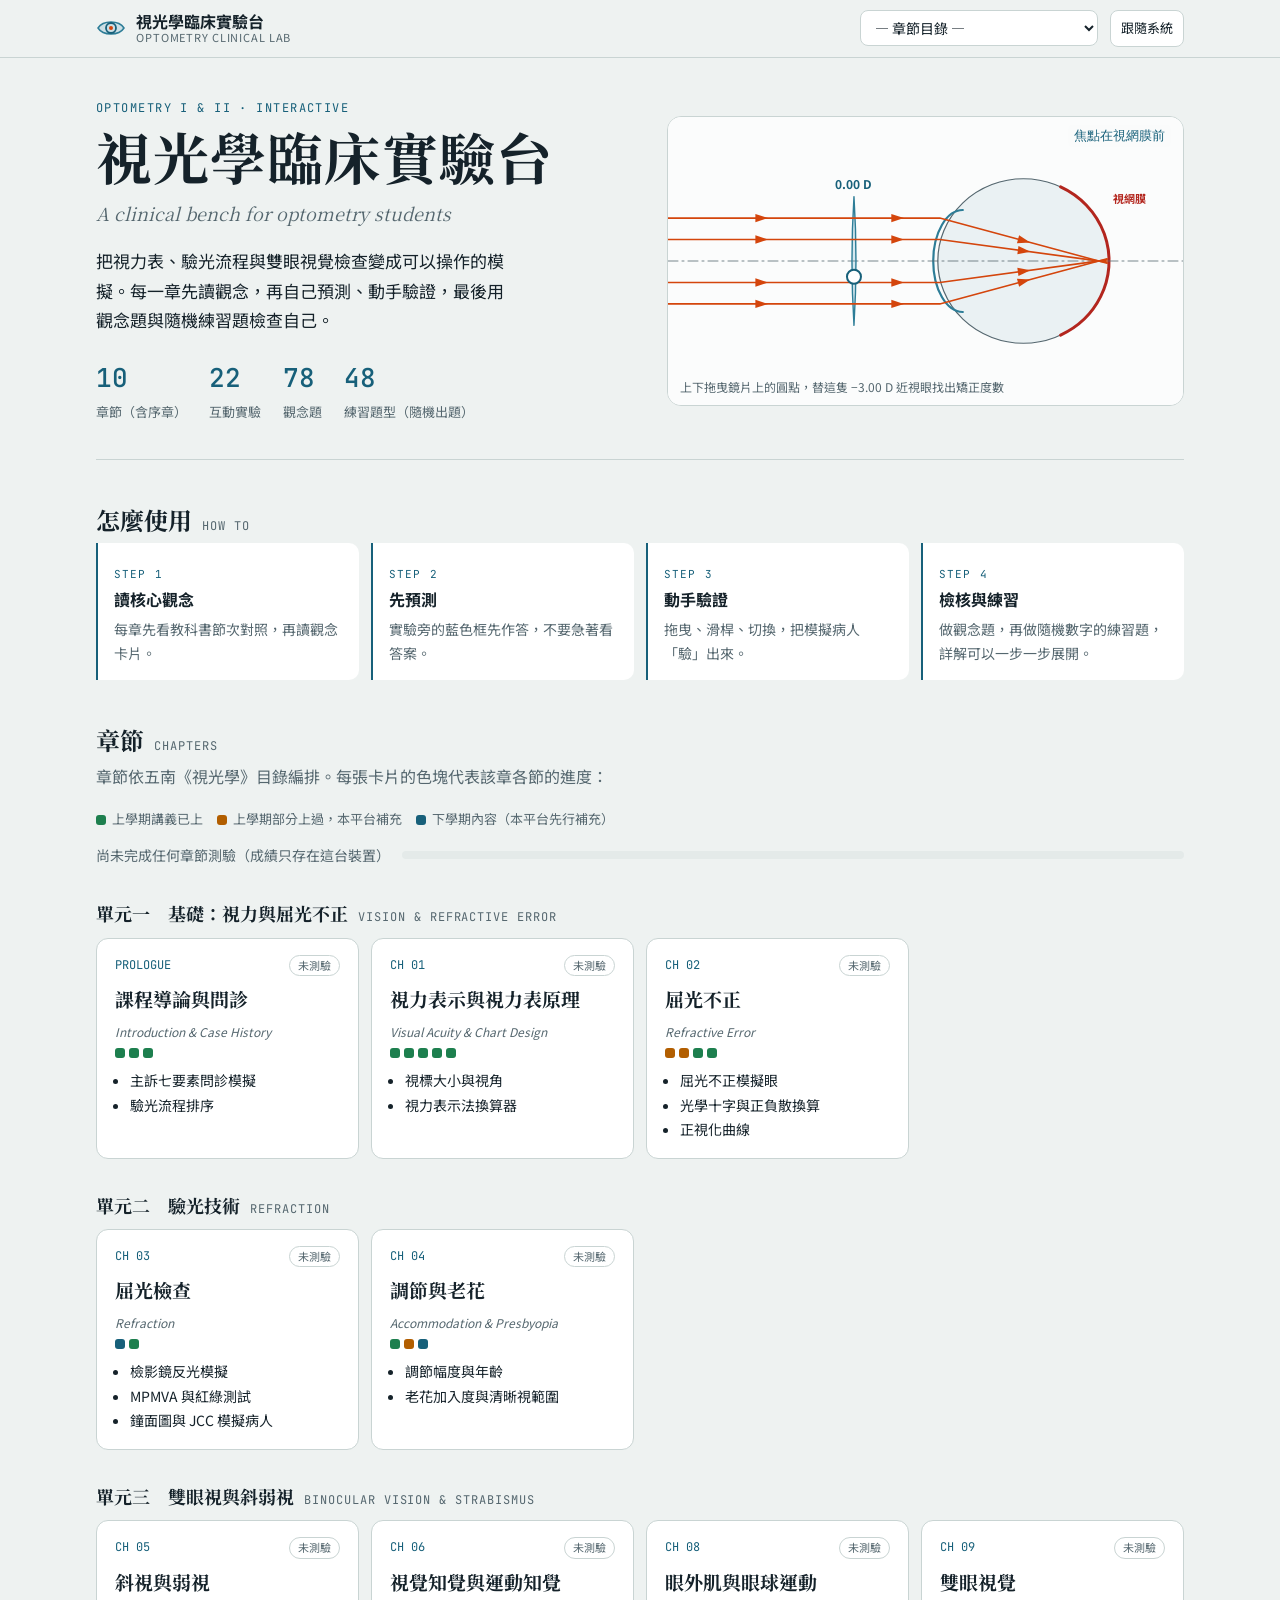
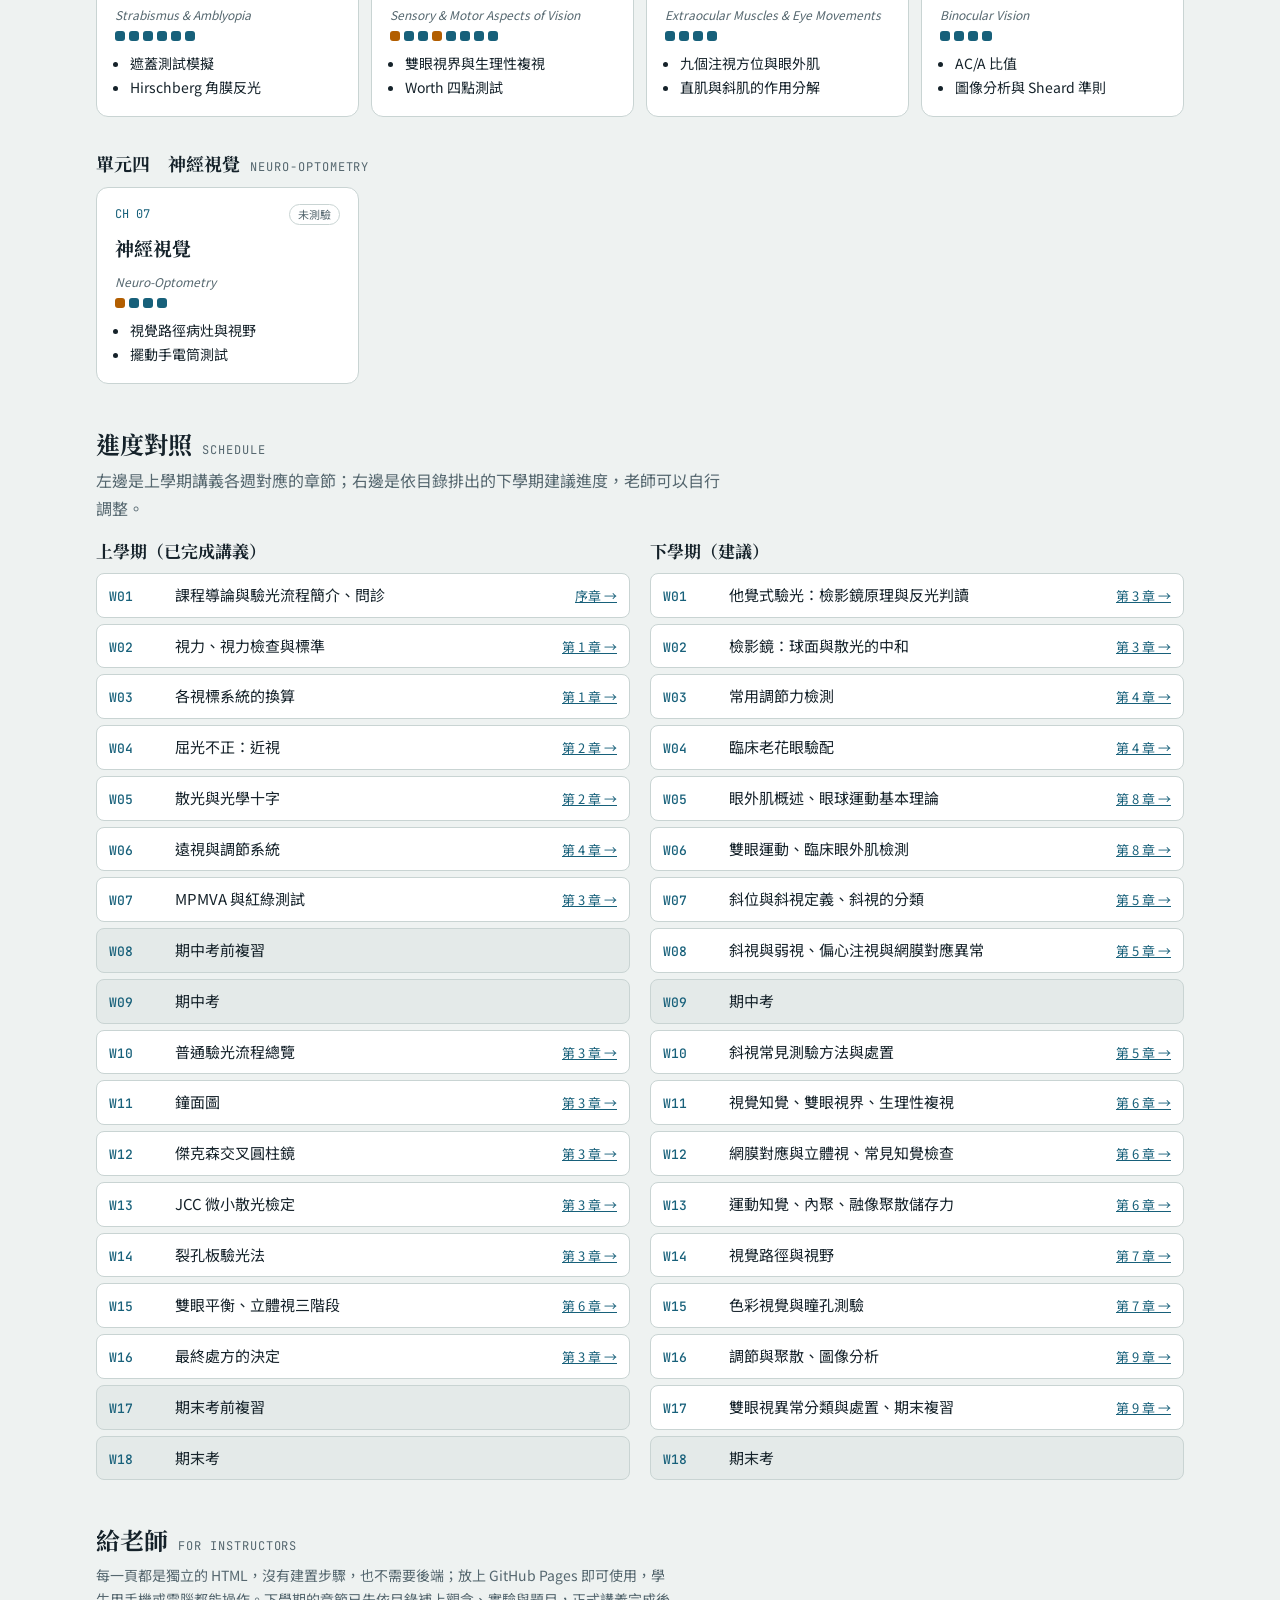
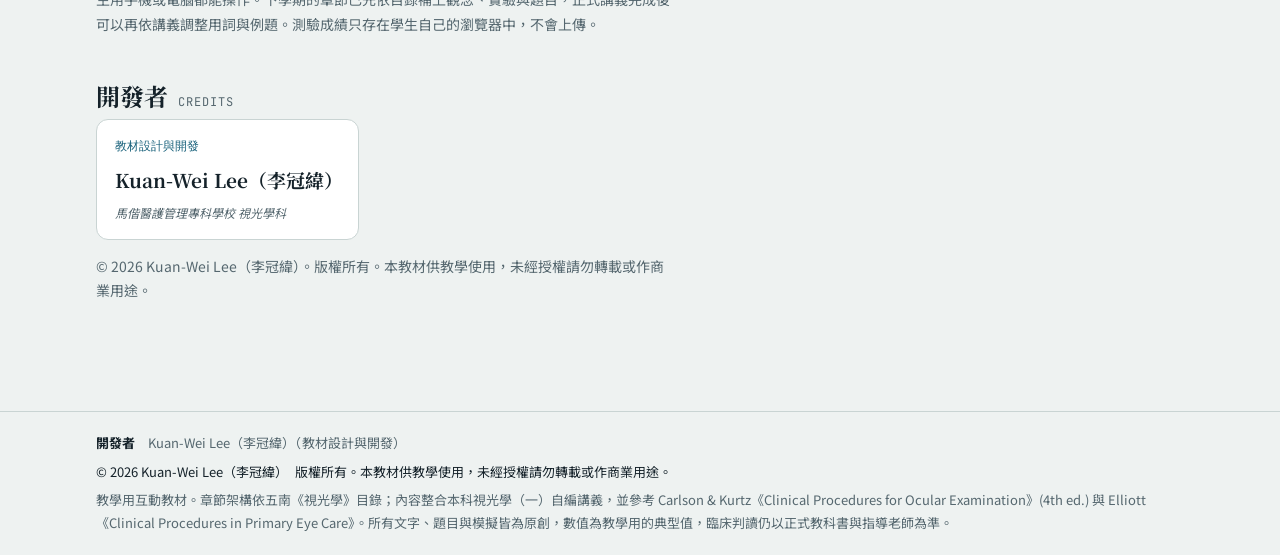
==== index.html @ 349af15a "Add files via upload" ====
<!doctype html>
<html lang="zh-Hant">
<head>
<meta charset="utf-8">
<meta name="viewport" content="width=device-width, initial-scale=1, viewport-fit=cover">
<title>視光學臨床實驗台</title>
<meta name="description" content="視光學（一）（二）互動教材：依五南《視光學》目錄 9 章加序章，上學期講義內容與下學期先行補充，含互動實驗、觀念題與隨機練習題。">
<link rel="preconnect" href="https://fonts.googleapis.com">
<link rel="stylesheet" href="https://fonts.googleapis.com/css2?family=JetBrains+Mono:wght@400;500&family=Noto+Sans+TC:wght@400;500;700&family=Noto+Serif+TC:wght@600;700&display=swap">
<link rel="stylesheet" href="assets/style.css">
<style>
  .hero { display: grid; grid-template-columns: minmax(0, 1.05fr) minmax(0, 1fr); gap: 28px; align-items: center; padding-block: 12px 36px; border-bottom: 1px solid var(--line); }
  .hero h1 { font-size: clamp(34px, 5.4vw, 56px); letter-spacing: 0.02em; }
  .hero .en { font-family: var(--font-display); font-style: italic; color: var(--muted); font-size: 18px; margin-top: 4px; }
  .hero p { margin-top: 16px; max-width: 46ch; font-size: 17px; }
  .hero .stats { display: flex; gap: 22px; margin-top: 20px; flex-wrap: wrap; }
  .hero .stats div { display: grid; }
  .hero .stats b { font-family: var(--font-mono); font-size: 26px; color: var(--accent); font-weight: 500; }
  .hero .stats span { font-size: 13px; color: var(--muted); }
  .hero-bench { background: var(--canvas); border: 1px solid var(--line); border-radius: 14px; overflow: hidden; position: relative; }
  .hero-bench canvas { display: block; width: 100%; touch-action: none; }
  .hero-bench .cap { position: absolute; left: 12px; bottom: 8px; font-size: 12px; color: var(--muted); }
  .hero-bench .rd { position: absolute; right: 12px; top: 8px; font-size: 13px; font-family: var(--font-mono); color: var(--accent); background: color-mix(in srgb, var(--canvas) 80%, transparent); padding: 0 6px; border-radius: 4px; }
  @media (max-width: 820px) { .hero { grid-template-columns: 1fr; } }

  .how { display: grid; grid-template-columns: repeat(4, minmax(0, 1fr)); gap: 12px; counter-reset: s; }
  .how div { padding: 14px 16px; border-left: 2px solid var(--accent); background: var(--surface); border-radius: 0 10px 10px 0; }
  .how b { display: block; margin-bottom: 4px; }
  .how div::before { counter-increment: s; content: "STEP " counter(s); font-family: var(--font-mono); font-size: 11px; color: var(--accent); letter-spacing: 0.1em; }
  .how p { font-size: 14px; color: var(--muted); }
  @media (max-width: 820px) { .how { grid-template-columns: repeat(2, minmax(0, 1fr)); } }
  @media (max-width: 460px) { .how { grid-template-columns: 1fr; } }

  .unit { margin-top: 34px; }
  .unit h3 { font-size: 18px; display: flex; gap: 10px; align-items: baseline; margin-bottom: 12px; flex-wrap: wrap; }
  .unit h3 small { font-family: var(--font-mono); color: var(--muted); font-weight: 400; font-size: 12px; letter-spacing: 0.08em; }
  .cards { display: grid; grid-template-columns: repeat(auto-fill, minmax(260px, 1fr)); gap: 12px; }
  .card { display: grid; gap: 6px; align-content: start; padding: 16px 18px; background: var(--surface); border: 1px solid var(--line); border-radius: 12px; text-decoration: none; color: var(--ink); transition: border-color .15s, transform .15s; min-width: 0; }
  .card:hover { border-color: var(--accent); transform: translateY(-1px); }
  .card .no { font-family: var(--font-mono); font-size: 12px; color: var(--accent); display: flex; justify-content: space-between; gap: 8px; flex-wrap: wrap; }
  .card h4 { margin: 0; font-family: var(--font-display); font-size: 19px; }
  .card .en { font-size: 12px; color: var(--muted); font-style: italic; }
  .card ul { margin: 4px 0 0; padding-left: 1.1em; font-size: 14px; color: var(--ink); }
  .card .semline { display: flex; gap: 4px; flex-wrap: wrap; }
  .semdot { width: 10px; height: 10px; border-radius: 3px; display: inline-block; background: var(--c); }
  .badge { font-size: 11px; padding: 0 8px; border-radius: 999px; border: 1px solid var(--line); color: var(--muted); font-family: var(--font-body); white-space: nowrap; }
  .badge.done { color: var(--ok); border-color: var(--ok); }
  .badge.part { color: var(--warn); border-color: var(--warn); }
  .progress { display: flex; align-items: center; gap: 12px; flex-wrap: wrap; font-size: 14px; color: var(--muted); }
  .progress .bar { flex: 1; min-width: 160px; height: 8px; background: var(--surface-2); border-radius: 99px; overflow: hidden; }
  .progress .bar i { display: block; height: 100%; background: var(--ok); width: 0; }
  .note { font-size: 14px; color: var(--muted); max-width: 72ch; }
  .two { display: grid; grid-template-columns: 1fr 1fr; gap: 20px; }
  .two h3 { font-size: 17px; margin-bottom: 10px; }
  @media (max-width: 820px) { .two { grid-template-columns: 1fr; } }
</style>
</head>
<body>
<header id="topbar"></header>
<main class="wrap">
  <section class="hero">
    <div>
      <div class="eyebrow">Optometry I &amp; II · Interactive</div>
      <h1>視光學臨床實驗台</h1>
      <div class="en">A clinical bench for optometry students</div>
      <p>把視力表、驗光流程與雙眼視覺檢查變成可以操作的模擬。每一章先讀觀念，再自己預測、動手驗證，最後用觀念題與隨機練習題檢查自己。</p>
      <div class="stats"><div><b id="st-ch">10</b><span>章節（含序章）</span></div><div><b id="st-lab">0</b><span>互動實驗</span></div><div><b id="st-q">0</b><span>觀念題</span></div><div><b id="st-p">0</b><span>練習題型（隨機出題）</span></div></div>
    </div>
    <div class="hero-bench"><canvas id="cv-hero" aria-label="可拖曳的矯正鏡片示範"></canvas><span class="rd" id="hero-rd"></span><span class="cap">上下拖曳鏡片上的圓點，替這隻 −3.00 D 近視眼找出矯正度數</span></div>
  </section>

  <section class="block">
    <h2>怎麼使用 <span class="tag">HOW TO</span></h2>
    <div class="how">
      <div><b>讀核心觀念</b><p>每章先看教科書節次對照，再讀觀念卡片。</p></div>
      <div><b>先預測</b><p>實驗旁的藍色框先作答，不要急著看答案。</p></div>
      <div><b>動手驗證</b><p>拖曳、滑桿、切換，把模擬病人「驗」出來。</p></div>
      <div><b>檢核與練習</b><p>做觀念題，再做隨機數字的練習題，詳解可以一步一步展開。</p></div>
    </div>
  </section>

  <section class="block">
    <h2>章節 <span class="tag">CHAPTERS</span></h2>
    <p class="sub">章節依五南《視光學》目錄編排。每張卡片的色塊代表該章各節的進度：</p>
    <div class="legend" style="margin-bottom:12px"><span style="--c:var(--ok)">上學期講義已上</span><span style="--c:var(--warn)">上學期部分上過，本平台補充</span><span style="--c:var(--accent)">下學期內容（本平台先行補充）</span></div>
    <div class="progress"><span id="prog-text">尚未完成任何章節測驗</span><div class="bar"><i id="prog-bar"></i></div></div>
    <div id="units"></div>
  </section>

  <section class="block">
    <h2>進度對照 <span class="tag">SCHEDULE</span></h2>
    <p class="sub">左邊是上學期講義各週對應的章節；右邊是依目錄排出的下學期建議進度，老師可以自行調整。</p>
    <div class="two">
      <div><h3>上學期（已完成講義）</h3><div class="wkplan" id="plan1"></div></div>
      <div><h3>下學期（建議）</h3><div class="wkplan" id="plan2"></div></div>
    </div>
  </section>

  <section class="block">
    <h2>給老師 <span class="tag">FOR INSTRUCTORS</span></h2>
    <p class="note">每一頁都是獨立的 HTML，沒有建置步驟，也不需要後端；放上 GitHub Pages 即可使用，學生用手機或電腦都能操作。下學期的章節已先依目錄補上觀念、實驗與題目，正式講義完成後可以再依講義調整用詞與例題。測驗成績只存在學生自己的瀏覽器中，不會上傳。</p>
  </section>

  <section class="block">
    <h2>開發者 <span class="tag">CREDITS</span></h2>
    <div class="cards" id="credits"></div>
    <p class="note" id="copyright" style="margin-top:14px"></p>
  </section>
</main>
<footer id="footer"></footer>
<script src="assets/config.js"></script>
<script src="assets/core.js"></script>
<script src="assets/eye.js"></script>
<script>
(function () {
  const { Stage, trace, fmt, progress, CHAPTERS, clamp } = OL;
  const { EYE, drawEye } = OLEye;
  /* 每章的互動實驗名稱（首頁卡片與統計用） */
  const LABS = {
    ch00: ["主訴七要素問診模擬", "驗光流程排序"],
    ch01: ["視標大小與視角", "視力表示法換算器"],
    ch02: ["屈光不正模擬眼", "光學十字與正負散換算", "正視化曲線"],
    ch03: ["檢影鏡反光模擬", "MPMVA 與紅綠測試", "鐘面圖與 JCC 模擬病人"],
    ch04: ["調節幅度與年齡", "老花加入度與清晰視範圍"],
    ch05: ["遮蓋測試模擬", "Hirschberg 角膜反光"],
    ch06: ["雙眼視界與生理性複視", "Worth 四點測試"],
    ch07: ["視覺路徑病灶與視野", "擺動手電筒測試"],
    ch08: ["九個注視方位與眼外肌", "直肌與斜肌的作用分解"],
    ch09: ["AC/A 比值", "圖像分析與 Sheard 準則"],
  };
  const QN = { ch00: 6, ch01: 8, ch02: 8, ch03: 8, ch04: 8, ch05: 8, ch06: 8, ch07: 8, ch08: 8, ch09: 8 };
  const PN = { ch00: 3, ch01: 6, ch02: 6, ch03: 6, ch04: 6, ch05: 5, ch06: 4, ch07: 3, ch08: 4, ch09: 5 };
  const UNITS = [
    ["一", "基礎：視力與屈光不正", "VISION & REFRACTIVE ERROR", [0, 1, 2]],
    ["二", "驗光技術", "REFRACTION", [3, 4]],
    ["三", "雙眼視與斜弱視", "BINOCULAR VISION & STRABISMUS", [5, 6, 8, 9]],
    ["四", "神經視覺", "NEURO-OPTOMETRY", [7]],
  ];
  const cfg = window.OB_CONFIG || {}, esc = (t) => String(t).replace(/[&<>"]/g, (ch) => ({ "&": "&amp;", "<": "&lt;", ">": "&gt;", '"': "&quot;" })[ch]);
  document.getElementById("st-lab").textContent = Object.values(LABS).reduce((a, b) => a + b.length, 0);
  document.getElementById("st-q").textContent = Object.values(QN).reduce((a, b) => a + b, 0);
  document.getElementById("st-p").textContent = Object.values(PN).reduce((a, b) => a + b, 0);
  document.getElementById("credits").innerHTML = (cfg.developers || []).map((d) =>
    `<div class="card"><span class="no"><span>${esc(d.role || "開發者")}</span></span><h4>${esc(d.name)}</h4>${d.affiliation ? `<span class="en">${esc(d.affiliation)}</span>` : ""}</div>`).join("");
  const cp = cfg.copyright || {};
  document.getElementById("copyright").textContent = cp.holder ? `© ${cp.year} ${cp.holder}。${cp.note || ""}` : "";

  const SEMC = { 1: "var(--ok)", "1+": "var(--warn)", 2: "var(--accent)" };
  const prog = progress();
  let done = 0;
  document.getElementById("units").innerHTML = UNITS.map(([n, zh, en, list]) => `
    <div class="unit"><h3>單元${n}　${zh} <small>${en}</small></h3><div class="cards">${list.map((no) => {
      const ch = CHAPTERS[no], p = prog[ch.id];
      let badge = '<span class="badge">未測驗</span>';
      if (p) { const ok = p.correct / p.total >= 0.8; if (ok) done++; badge = `<span class="badge ${ok ? "done" : "part"}">測驗 ${p.correct}/${p.total}</span>`; }
      const dots = ch.sections.map((s) => `<span class="semdot" style="--c:${SEMC[s.sem]}" title="${esc(s.t)}：${esc(OL.SEM_LABEL[s.sem])}"></span>`).join("");
      return `<a class="card" href="${ch.id}.html"><span class="no"><span>${ch.no ? "CH " + String(ch.no).padStart(2, "0") : "PROLOGUE"}</span>${badge}</span><h4>${ch.zh}</h4><span class="en">${ch.en}</span><span class="semline">${dots}</span><ul>${LABS[ch.id].map((l) => `<li>${l}</li>`).join("")}</ul></a>`;
    }).join("")}</div></div>`).join("");
  const nTried = Object.keys(prog).filter((k) => CHAPTERS.some((c) => c.id === k)).length;
  document.getElementById("prog-bar").style.width = (done / CHAPTERS.length * 100) + "%";
  document.getElementById("prog-text").textContent = nTried ? `已完成 ${nTried} 章測驗，其中 ${done} 章答對 80% 以上` : "尚未完成任何章節測驗（成績只存在這台裝置）";

  /* 進度對照表 */
  const P1 = [
    ["W01", "課程導論與驗光流程簡介、問診", "ch00"], ["W02", "視力、視力檢查與標準", "ch01"], ["W03", "各視標系統的換算", "ch01"],
    ["W04", "屈光不正：近視", "ch02"], ["W05", "散光與光學十字", "ch02"], ["W06", "遠視與調節系統", "ch04"],
    ["W07", "MPMVA 與紅綠測試", "ch03"], ["W08", "期中考前複習", null], ["W09", "期中考", null],
    ["W10", "普通驗光流程總覽", "ch03"], ["W11", "鐘面圖", "ch03"], ["W12", "傑克森交叉圓柱鏡", "ch03"],
    ["W13", "JCC 微小散光檢定", "ch03"], ["W14", "裂孔板驗光法", "ch03"], ["W15", "雙眼平衡、立體視三階段", "ch06"],
    ["W16", "最終處方的決定", "ch03"], ["W17", "期末考前複習", null], ["W18", "期末考", null],
  ];
  const P2 = [
    ["W01", "他覺式驗光：檢影鏡原理與反光判讀", "ch03"], ["W02", "檢影鏡：球面與散光的中和", "ch03"], ["W03", "常用調節力檢測", "ch04"],
    ["W04", "臨床老花眼驗配", "ch04"], ["W05", "眼外肌概述、眼球運動基本理論", "ch08"], ["W06", "雙眼運動、臨床眼外肌檢測", "ch08"],
    ["W07", "斜位與斜視定義、斜視的分類", "ch05"], ["W08", "斜視與弱視、偏心注視與網膜對應異常", "ch05"], ["W09", "期中考", null],
    ["W10", "斜視常見測驗方法與處置", "ch05"], ["W11", "視覺知覺、雙眼視界、生理性複視", "ch06"], ["W12", "網膜對應與立體視、常見知覺檢查", "ch06"],
    ["W13", "運動知覺、內聚、融像聚散儲存力", "ch06"], ["W14", "視覺路徑與視野", "ch07"], ["W15", "色彩視覺與瞳孔測驗", "ch07"],
    ["W16", "調節與聚散、圖像分析", "ch09"], ["W17", "雙眼視異常分類與處置、期末複習", "ch09"], ["W18", "期末考", null],
  ];
  const row = ([w, t, ch]) => `<div class="wk${ch ? "" : " exam"}"><b>${w}</b><span>${t}</span>${ch ? `<a href="${ch}.html">${OL.chLabel(CHAPTERS.find((c) => c.id === ch))} →</a>` : "<span></span>"}</div>`;
  document.getElementById("plan1").innerHTML = P1.map(row).join("");
  document.getElementById("plan2").innerHTML = P2.map(row).join("");

  /* Hero：−3.00 D 軸性近視眼，拖曳鏡片度數 */
  const K = -3, L = EYE.n / (EYE.F + K) * 1000, d = 12;
  let P = 0;
  const rd = document.getElementById("hero-rd");
  const st = new Stage("cv-hero", { xmin: -38, xmax: 34, ymin: -14, ymax: 14, aspect: 0.56, minH: 230, maxH: 360, equal: true, draw: (s, c) => {
    drawEye(s, c, 0, L, 11.5);
    s.axis({ label: false });
    s.lens(-d, 9, P, { label: fmt.D(P) });
    const el = [{ x: -d, F: P / 1000 }, { x: 0, F: EYE.F / 1000, n2: EYE.n }];
    [-6, -3, 3, 6].forEach((y) => { const tr = trace({ x: s.opt.xmin, y, s: 0 }, el, L); s.ray(tr.pts, { color: c.ray, w: 1.6 }); });
    const Keff = P / (1 - (d / 1000) * P), need = K / (1 + (d / 1000) * K);
    const off = Keff - K;
    rd.textContent = Math.abs(off) < 0.07 ? "對焦了！處方約 " + fmt.D(Math.round(need * 4) / 4) : (off > 0 ? "焦點在視網膜前" : "焦點在視網膜後");
  } });
  st.addHandle({ pos: () => [-d, 9 - (P + 8) * 1.4], drag: (x, y) => { P = Math.round(clamp(-(y - 9) / 1.4 - 8, -8, 4) * 4) / 4; } });
})();
</script>
</body>
</html>
---- assets/style.css ----
/* 視光學臨床實驗台 — 共用樣式（沿用「視光光學實驗台」）
   Layout concept: 一張光學實驗台。頂部導覽列 + 單欄閱讀區；互動實驗為「畫布 + 控制面板」雙欄，手機時上下堆疊。 */
:root {
  --bg: #eef2f1;          /* 實驗台淺灰綠 */
  --surface: #ffffff;
  --surface-2: #e4eae9;
  --ink: #15222a;
  --muted: #55676f;
  --line: #c9d4d3;
  --accent: #17607a;      /* 鏡片玻璃藍綠 */
  --accent-soft: #d6e8ee;
  --ray: #d4450c;         /* 光線：雷射橘紅 */
  --ray-2: #1d7f4e;
  --ray-3: #6a46c9;
  --virtual: #d4450c;
  --glass: rgba(80, 160, 190, 0.22);
  --glass-edge: #2d7d97;
  --canvas: #fbfcfc;
  --grid: #e3e9e9;
  --ok: #1d7f4e;
  --warn: #b25e00;
  --bad: #b3261e;
  --retina: #b3261e;
  --font-display: "Noto Serif TC", "Songti TC", "PMingLiU", serif;
  --font-body: "Noto Sans TC", "PingFang TC", "Microsoft JhengHei", system-ui, sans-serif;
  --font-mono: "JetBrains Mono", "SFMono-Regular", Consolas, monospace;
  --radius: 10px;
}
@media (prefers-color-scheme: dark) {
  :root:not([data-theme="light"]) {
    --bg: #0f1719; --surface: #162125; --surface-2: #1c2a2f; --ink: #e2eaec; --muted: #93a6ad;
    --line: #2b3b40; --accent: #5cb3d0; --accent-soft: #1d3a45; --ray: #ff8048; --ray-2: #4fd08f;
    --ray-3: #a993ff; --virtual: #ff8048; --glass: rgba(92, 179, 208, 0.20); --glass-edge: #6fc3dd;
    --canvas: #111b1e; --grid: #1c292d; --ok: #4fd08f; --warn: #f0a447; --bad: #ff6b60; --retina: #ff6b60;
    color-scheme: dark;
  }
}
:root[data-theme="dark"] {
  --bg: #0f1719; --surface: #162125; --surface-2: #1c2a2f; --ink: #e2eaec; --muted: #93a6ad;
  --line: #2b3b40; --accent: #5cb3d0; --accent-soft: #1d3a45; --ray: #ff8048; --ray-2: #4fd08f;
  --ray-3: #a993ff; --virtual: #ff8048; --glass: rgba(92, 179, 208, 0.20); --glass-edge: #6fc3dd;
  --canvas: #111b1e; --grid: #1c292d; --ok: #4fd08f; --warn: #f0a447; --bad: #ff6b60; --retina: #ff6b60;
  color-scheme: dark;
}

* { box-sizing: border-box; }
[hidden] { display: none !important; }
html { -webkit-text-size-adjust: 100%; }
body {
  margin: 0; background: var(--bg); color: var(--ink);
  font-family: var(--font-body); font-size: 16px; line-height: 1.75;
}
a { color: var(--accent); }
h1, h2, h3 { font-family: var(--font-display); line-height: 1.35; text-wrap: balance; margin: 0; }
p { margin: 0; }
code, .mono { font-family: var(--font-mono); font-size: 0.92em; }
:focus-visible { outline: 2px solid var(--accent); outline-offset: 2px; }

/* ---------- 導覽列 ---------- */
.topbar {
  position: sticky; top: env(safe-area-inset-top, 0px); z-index: 20;
  background: color-mix(in srgb, var(--bg) 88%, transparent);
  backdrop-filter: blur(8px); border-bottom: 1px solid var(--line);
}
.topbar-inner {
  max-width: 1120px; margin: 0 auto; padding: 10px 16px;
  display: flex; align-items: center; gap: 12px; flex-wrap: wrap;
}
.brand { display: flex; align-items: center; gap: 10px; text-decoration: none; color: var(--ink); font-weight: 700; }
.brand svg { flex: none; }
.brand small { display: block; font-weight: 400; color: var(--muted); font-size: 11px; letter-spacing: 0.08em; line-height: 1.2; }
.brand span { line-height: 1.2; }
.topbar .spacer { flex: 1; }
.chapter-select {
  font: inherit; font-size: 14px; padding: 6px 10px; border-radius: 8px;
  border: 1px solid var(--line); background: var(--surface); color: var(--ink); max-width: 100%;
}
.theme-btn {
  font: inherit; font-size: 13px; padding: 6px 10px; border-radius: 8px; cursor: pointer;
  border: 1px solid var(--line); background: var(--surface); color: var(--ink);
}

/* ---------- 版面 ---------- */
.wrap { max-width: 1120px; margin: 0 auto; padding-inline: 16px; padding-block: 28px 64px; }
.chapter-head { display: grid; gap: 10px; padding-block: 8px 24px; border-bottom: 1px solid var(--line); margin-bottom: 28px; }
.eyebrow { font-family: var(--font-mono); font-size: 12px; letter-spacing: 0.12em; text-transform: uppercase; color: var(--accent); }
.chapter-head h1 { font-size: clamp(28px, 4.4vw, 42px); }
.chapter-head .en { font-family: var(--font-display); color: var(--muted); font-size: 18px; font-style: italic; }
.lede { max-width: 68ch; color: var(--ink); font-size: 17px; }

section.block { margin-block: 44px; }
section.block > h2 { font-size: 24px; margin-bottom: 6px; display: flex; gap: 10px; align-items: baseline; flex-wrap: wrap; }
section.block > h2 .tag { font-family: var(--font-mono); font-size: 12px; color: var(--muted); font-weight: 400; letter-spacing: 0.08em; }
section.block > .sub { color: var(--muted); margin-bottom: 18px; max-width: 70ch; }

.goals { display: grid; gap: 8px; margin: 0; padding: 0; list-style: none; }
.goals li { display: grid; grid-template-columns: 26px 1fr; gap: 8px; align-items: start; }
.goals li::before { content: "✓"; color: var(--accent); font-weight: 700; text-align: center; }

/* 核心觀念 */
.concepts { display: grid; grid-template-columns: repeat(auto-fit, minmax(240px, 1fr)); gap: 14px; }
.concept { background: var(--surface); border: 1px solid var(--line); border-radius: var(--radius); padding: 16px 18px; min-width: 0; }
.concept h3 { font-size: 17px; margin-bottom: 6px; }
.concept p { color: var(--ink); font-size: 15px; }
.concept .en-term { font-family: var(--font-mono); font-size: 12px; color: var(--muted); display: block; margin-bottom: 4px; }

/* ---------- 互動實驗 ---------- */
.lab { background: var(--surface); border: 1px solid var(--line); border-radius: 14px; overflow: hidden; margin-top: 18px; }
.lab-head { padding: 14px 18px; border-bottom: 1px solid var(--line); display: flex; gap: 12px; align-items: baseline; flex-wrap: wrap; }
.lab-head h3 { font-size: 19px; }
.lab-head .lab-no { font-family: var(--font-mono); font-size: 12px; color: var(--accent); letter-spacing: 0.1em; }
.lab-body { display: grid; grid-template-columns: minmax(0, 1fr) 300px; }
.lab-stage { min-width: 0; background: var(--canvas); border-right: 1px solid var(--line); position: relative; display: flex; flex-direction: column; justify-content: center; padding-block: 26px 4px; }
.lab-stage canvas { display: block; width: 100%; touch-action: none; }
.lab-stage .hint { position: absolute; right: 10px; top: 5px; font-size: 12px; color: var(--muted); pointer-events: none; background: color-mix(in srgb, var(--canvas) 80%, transparent); padding: 0 6px; border-radius: 4px; }
.lab-panel { padding: 16px 18px; display: grid; gap: 14px; align-content: start; min-width: 0; }
@media (max-width: 860px) {
  .lab-body { grid-template-columns: 1fr; }
  .lab-stage { border-right: 0; border-bottom: 1px solid var(--line); }
}
.ctrl { display: grid; gap: 4px; }
.ctrl label { font-size: 14px; display: flex; justify-content: space-between; gap: 8px; }
.ctrl label output { font-family: var(--font-mono); font-size: 13px; color: var(--accent); white-space: nowrap; font-variant-numeric: tabular-nums; }
.ctrl input[type=range] { width: 100%; accent-color: var(--accent); }
.seg { display: flex; flex-wrap: wrap; gap: 6px; }
.seg button {
  font: inherit; font-size: 13px; padding: 5px 10px; border-radius: 999px; cursor: pointer;
  border: 1px solid var(--line); background: var(--surface-2); color: var(--ink);
}
.seg button[aria-pressed="true"] { background: var(--accent); color: var(--surface); border-color: var(--accent); }
.btn {
  font: inherit; font-size: 14px; padding: 7px 14px; border-radius: 8px; cursor: pointer;
  border: 1px solid var(--accent); background: var(--accent); color: var(--surface);
}
.btn.ghost { background: transparent; color: var(--accent); }
.check { display: flex; gap: 8px; align-items: center; font-size: 14px; }
.ctrl label.check { justify-content: flex-start; }
.check input { accent-color: var(--accent); }

.readout { display: grid; gap: 2px; background: var(--surface-2); border-radius: 8px; padding: 10px 12px; font-size: 14px; }
.readout .row { display: flex; justify-content: space-between; gap: 8px; }
.readout .row b { font-family: var(--font-mono); font-weight: 500; font-variant-numeric: tabular-nums; text-align: right; }
.verdict { font-weight: 700; font-size: 15px; }
.pill { display: inline-block; padding: 1px 9px; border-radius: 999px; font-size: 12px; font-weight: 700; border: 1px solid currentColor; }
.pill.ok { color: var(--ok); } .pill.warn { color: var(--warn); } .pill.bad { color: var(--bad); } .pill.info { color: var(--accent); }

.observe { padding: 14px 18px; border-top: 1px solid var(--line); display: grid; gap: 10px; }
.observe h4 { margin: 0; font-size: 14px; color: var(--muted); letter-spacing: 0.05em; }
.observe ul { margin: 0; padding-left: 1.2em; display: grid; gap: 4px; }

/* 預測題 */
.predict { border: 1px dashed var(--accent); border-radius: var(--radius); padding: 14px 16px; background: var(--accent-soft); display: grid; gap: 10px; }
.predict .q { font-weight: 700; }
.predict .q::before { content: "先預測 → "; color: var(--accent); font-family: var(--font-mono); font-size: 12px; font-weight: 400; letter-spacing: 0.05em; }
.predict .opts { display: flex; flex-wrap: wrap; gap: 8px; }
.predict .opts button {
  font: inherit; font-size: 14px; padding: 6px 12px; border-radius: 8px; cursor: pointer;
  background: var(--surface); color: var(--ink); border: 1px solid var(--line);
}
.predict .opts button.right { border-color: var(--ok); color: var(--ok); font-weight: 700; }
.predict .opts button.wrong { border-color: var(--bad); color: var(--bad); text-decoration: line-through; }
.predict .why { font-size: 15px; }

/* 迷思 */
.myths { display: grid; gap: 10px; }
.myth { background: var(--surface); border: 1px solid var(--line); border-radius: var(--radius); }
.myth summary { cursor: pointer; padding: 12px 16px; font-weight: 700; list-style: none; display: grid; grid-template-columns: 52px 1fr; gap: 8px; }
.myth summary::-webkit-details-marker { display: none; }
.myth summary::before { content: "迷思"; color: var(--bad); font-size: 13px; border: 1px solid var(--bad); border-radius: 6px; text-align: center; height: fit-content; }
.myth[open] summary::before { content: "澄清"; color: var(--ok); border-color: var(--ok); }
.myth .fix { padding: 0 16px 14px 76px; }
@media (max-width: 520px) { .myth .fix { padding-left: 16px; } }

/* 公式補充 */
details.formula { background: var(--surface); border: 1px solid var(--line); border-radius: var(--radius); padding: 10px 16px; }
details.formula summary { cursor: pointer; color: var(--muted); font-size: 14px; }
details.formula .eq { font-family: var(--font-mono); background: var(--surface-2); padding: 6px 10px; border-radius: 6px; display: inline-block; margin: 6px 0; }
details.formula > div { display: grid; gap: 8px; padding-block: 8px; }

/* 測驗 */
.quiz { display: grid; gap: 16px; }
.qitem { background: var(--surface); border: 1px solid var(--line); border-radius: var(--radius); padding: 16px 18px; display: grid; gap: 10px; }
.qitem .qn { font-family: var(--font-mono); font-size: 12px; color: var(--muted); }
.qitem .qt { font-weight: 700; }
.qitem .qopts { display: grid; gap: 6px; }
.qitem .qopts button {
  text-align: left; font: inherit; font-size: 15px; padding: 8px 12px; border-radius: 8px; cursor: pointer;
  border: 1px solid var(--line); background: var(--surface-2); color: var(--ink);
}
.qitem .qopts button:disabled { cursor: default; }
.qitem .qopts button.right { border-color: var(--ok); background: color-mix(in srgb, var(--ok) 14%, var(--surface)); }
.qitem .qopts button.wrong { border-color: var(--bad); background: color-mix(in srgb, var(--bad) 12%, var(--surface)); }
.qitem .qexp { font-size: 15px; border-left: 3px solid var(--accent); padding-left: 10px; }
.quiz-score { display: flex; gap: 12px; align-items: center; flex-wrap: wrap; font-weight: 700; }

/* 專業英文 */
.terms-wrap { overflow-x: auto; }
table.terms { border-collapse: collapse; width: 100%; background: var(--surface); border: 1px solid var(--line); border-radius: var(--radius); font-size: 15px; }
table.terms th, table.terms td { text-align: left; padding: 8px 12px; border-bottom: 1px solid var(--line); vertical-align: top; }
table.terms th { font-size: 13px; color: var(--muted); font-weight: 500; background: var(--surface-2); }
table.terms td:first-child { font-family: var(--font-mono); font-size: 14px; white-space: nowrap; }

/* 章節底部導覽 */
.pager { display: grid; grid-template-columns: 1fr 1fr; gap: 12px; margin-top: 56px; }
.pager a { display: grid; gap: 2px; padding: 14px 16px; border: 1px solid var(--line); border-radius: var(--radius); background: var(--surface); text-decoration: none; color: var(--ink); min-width: 0; }
.pager a small { color: var(--muted); font-family: var(--font-mono); font-size: 12px; }
.pager a.next { text-align: right; grid-column: 2; }
footer.site { border-top: 1px solid var(--line); color: var(--muted); font-size: 13px; }
footer.site .wrap { padding-block: 20px; }
.foot-grid { display: grid; gap: 6px; }
.foot-grid b { color: var(--ink); font-weight: 700; }
.foot-grid .copy { color: var(--ink); }

@media (prefers-reduced-motion: reduce) { * { transition: none !important; animation: none !important; } }

/* ---------- 練習題 ---------- */
.practice { display: grid; gap: 16px; }
.prob { background: var(--surface); border: 1px solid var(--line); border-radius: 12px; padding: 16px 18px; display: grid; gap: 12px; min-width: 0; }
.prob-head { display: flex; gap: 10px; align-items: baseline; flex-wrap: wrap; }
.prob-head b { font-size: 16px; flex: 1; min-width: 12ch; }
.prob-id { font-family: var(--font-mono); font-size: 12px; color: var(--accent); letter-spacing: 0.06em; }
.prob-head .btn { font-size: 13px; padding: 4px 10px; }
.prob-q { font-size: 15.5px; max-width: 75ch; }
.prob-q .eq, .prob-steps .eq { font-family: var(--font-mono); font-size: 14px; background: var(--surface-2); padding: 1px 6px; border-radius: 5px; white-space: nowrap; }
.prob-parts { display: grid; gap: 8px; }
.prob-part { display: grid; grid-template-columns: minmax(0, 15em) auto 1fr; gap: 10px; align-items: center; }
.prob-part .pl { font-size: 14.5px; }
.prob-part .inp { display: inline-flex; align-items: center; gap: 6px; }
.prob-part input { font: inherit; font-family: var(--font-mono); font-size: 15px; width: 8.5em; padding: 5px 8px; border-radius: 7px; border: 1px solid var(--line); background: var(--bg); color: var(--ink); }
.prob-part .unit { font-family: var(--font-mono); font-size: 13px; color: var(--muted); }
.prob-part .mark { font-size: 13px; }
.prob-part .mark .ans { font-family: var(--font-mono); color: var(--accent); }
@media (max-width: 640px) { .prob-part { grid-template-columns: 1fr; gap: 4px; } }
.prob-actions { display: flex; gap: 8px; flex-wrap: wrap; align-items: center; }
.prob-actions .btn { font-size: 13.5px; padding: 6px 12px; }
.prob-actions .btn:disabled { opacity: 0.45; cursor: default; }
.prob-result { font-size: 14px; }
.linkish { font: inherit; font-size: 13px; background: none; border: 0; color: var(--accent); text-decoration: underline; cursor: pointer; padding: 0; }
.prob-steps { margin: 0; padding-left: 1.4em; display: grid; gap: 10px; }
.prob-steps:empty { display: none; }
.prob-steps li { padding-left: 4px; }
.prob-steps .sc { font-size: 15px; }
.prob-steps .se { font-family: var(--font-mono); font-size: 14px; background: var(--surface-2); border-radius: 7px; padding: 6px 10px; margin-top: 4px; overflow-x: auto; white-space: pre-wrap; }

/* ---------- 視光學臨床實驗台：新增元件 ---------- */
/* 教科書節次對照 */
.secmap { display: grid; gap: 6px; }
.secmap .sec { display: grid; grid-template-columns: 44px minmax(0, 1fr) auto; gap: 10px; align-items: center; background: var(--surface); border: 1px solid var(--line); border-left: 4px solid var(--line); border-radius: 8px; padding: 8px 12px; }
.secmap .sn { font-family: var(--font-mono); font-size: 12px; color: var(--muted); }
.secmap .st { font-weight: 500; min-width: 0; }
.secmap .st small { display: block; font-weight: 400; color: var(--muted); font-size: 12px; }
.secmap .sw { font-size: 12px; text-align: right; white-space: nowrap; }
.secmap .sw small { display: block; color: var(--muted); font-family: var(--font-mono); }
.secmap .s1 { border-left-color: var(--ok); } .secmap .s1 .sw { color: var(--ok); }
.secmap .s1p { border-left-color: var(--warn); } .secmap .s1p .sw { color: var(--warn); }
.secmap .s2 { border-left-color: var(--accent); } .secmap .s2 .sw { color: var(--accent); }
@media (max-width: 520px) { .secmap .sec { grid-template-columns: 36px minmax(0, 1fr); } .secmap .sw { grid-column: 2; text-align: left; } }

/* 下學期補充標記 */
.newtag { display: inline-block; font-family: var(--font-body); font-size: 11px; font-weight: 700; padding: 0 7px; border-radius: 999px; border: 1px solid var(--accent); color: var(--accent); vertical-align: middle; margin-left: 6px; letter-spacing: 0; }
.newtag.s1 { border-color: var(--ok); color: var(--ok); }
.newtag.s1p { border-color: var(--warn); color: var(--warn); }
.concept .newtag { margin: 0 0 4px; }

/* 非畫布型實驗：情境卡、清單、標籤 */
.sim { padding: 16px 18px; display: grid; gap: 14px; background: var(--canvas); }
.chips { display: flex; flex-wrap: wrap; gap: 8px; }
.chip { font: inherit; font-size: 14px; padding: 6px 12px; border-radius: 999px; cursor: pointer; border: 1px solid var(--line); background: var(--surface); color: var(--ink); }
.chip[aria-pressed="true"] { background: var(--accent); color: var(--surface); border-color: var(--accent); }
.chip.ok { border-color: var(--ok); color: var(--ok); font-weight: 700; }
.chip.bad { border-color: var(--bad); color: var(--bad); }
.dialog { display: grid; gap: 8px; }
.bubble { max-width: 85%; padding: 8px 12px; border-radius: 12px; font-size: 15px; background: var(--surface); border: 1px solid var(--line); }
.bubble.me { justify-self: end; background: var(--accent-soft); border-color: transparent; }
.bubble small { display: block; color: var(--muted); font-size: 11px; }
.slots { display: grid; grid-template-columns: repeat(auto-fill, minmax(150px, 1fr)); gap: 8px; }
.slot { border: 1px dashed var(--line); border-radius: 8px; padding: 8px 10px; font-size: 14px; background: var(--surface); min-height: 54px; }
.slot b { display: block; font-size: 12px; color: var(--muted); font-weight: 500; }
.slot.filled { border-style: solid; border-color: var(--ok); }
.order-list { display: grid; gap: 6px; padding: 0; margin: 0; list-style: none; counter-reset: o; }
.order-list li { display: grid; grid-template-columns: 28px minmax(0, 1fr) auto; gap: 8px; align-items: center; background: var(--surface); border: 1px solid var(--line); border-radius: 8px; padding: 6px 10px; font-size: 15px; }
.order-list li::before { counter-increment: o; content: counter(o); font-family: var(--font-mono); color: var(--accent); font-size: 13px; text-align: center; }
.order-list li.ok { border-color: var(--ok); } .order-list li.bad { border-color: var(--bad); }
.order-list .mv { display: flex; gap: 4px; }
.order-list .mv button { font: inherit; font-size: 13px; width: 30px; height: 28px; border-radius: 6px; border: 1px solid var(--line); background: var(--surface-2); color: var(--ink); cursor: pointer; }
.rec { font-family: var(--font-mono); font-size: 13.5px; background: var(--surface-2); border-radius: 8px; padding: 10px 12px; white-space: pre-wrap; overflow-x: auto; }
table.mini { border-collapse: collapse; width: 100%; font-size: 14px; background: var(--surface); }
table.mini th, table.mini td { border: 1px solid var(--line); padding: 5px 8px; text-align: center; }
table.mini th { background: var(--surface-2); font-weight: 500; color: var(--muted); font-size: 13px; }
table.mini td.hl { background: var(--accent-soft); font-weight: 700; }
.wkplan { display: grid; gap: 6px; }
.wkplan .wk { display: grid; grid-template-columns: 56px minmax(0, 1fr) auto; gap: 10px; align-items: baseline; background: var(--surface); border: 1px solid var(--line); border-radius: 8px; padding: 8px 12px; font-size: 15px; }
.wkplan .wk b { font-family: var(--font-mono); color: var(--accent); font-weight: 500; font-size: 13px; }
.wkplan .wk a { font-size: 13px; white-space: nowrap; }
.wkplan .wk.exam { background: var(--surface-2); }
.legend { display: flex; gap: 14px; flex-wrap: wrap; font-size: 13px; color: var(--muted); }
.legend span::before { content: ""; display: inline-block; width: 10px; height: 10px; border-radius: 3px; margin-right: 6px; vertical-align: -1px; background: var(--c); }
.row-btns { display: flex; flex-wrap: wrap; gap: 8px; }
.dialog .bubble small { display: block; }
.lab-panel .dialog { max-height: 260px; overflow-y: auto; }
.select, input.num { font: inherit; font-size: 14px; padding: 6px 10px; border-radius: 8px; border: 1px solid var(--line); background: var(--surface); color: var(--ink); width: 100%; }
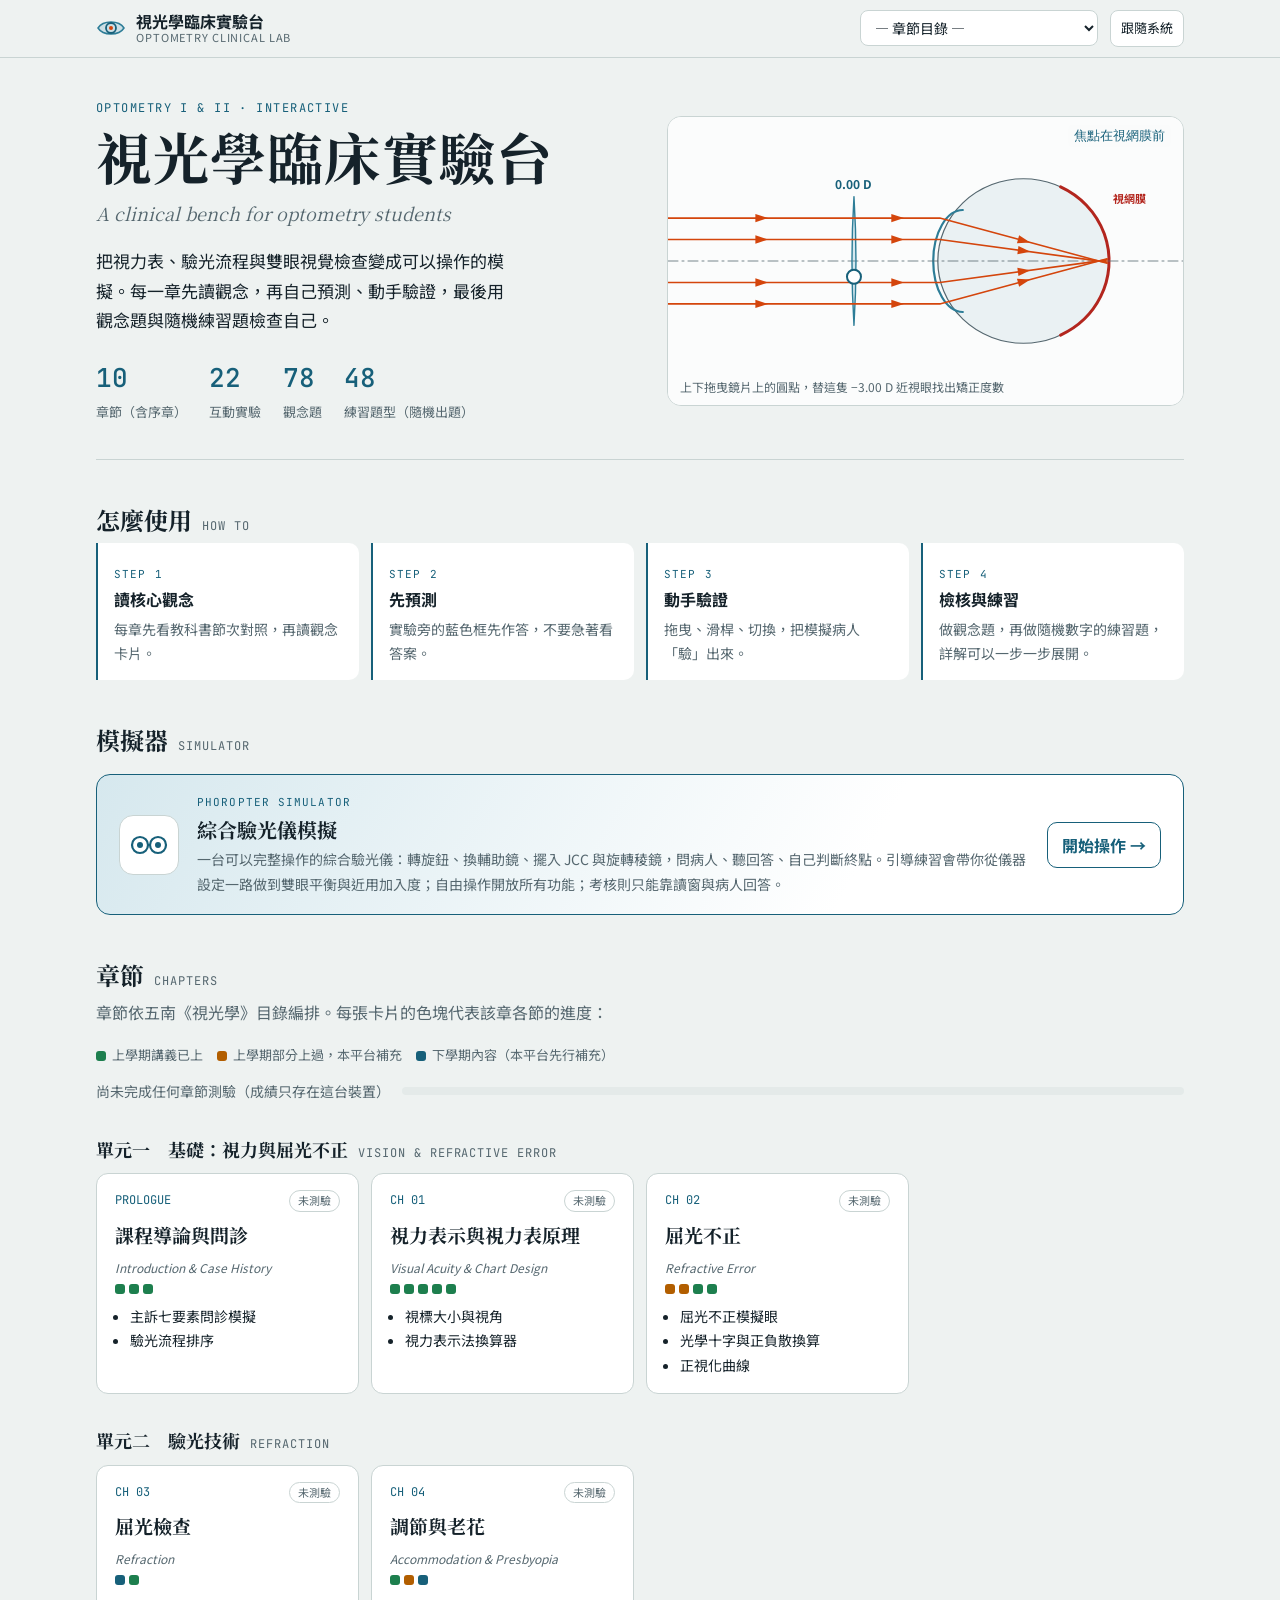
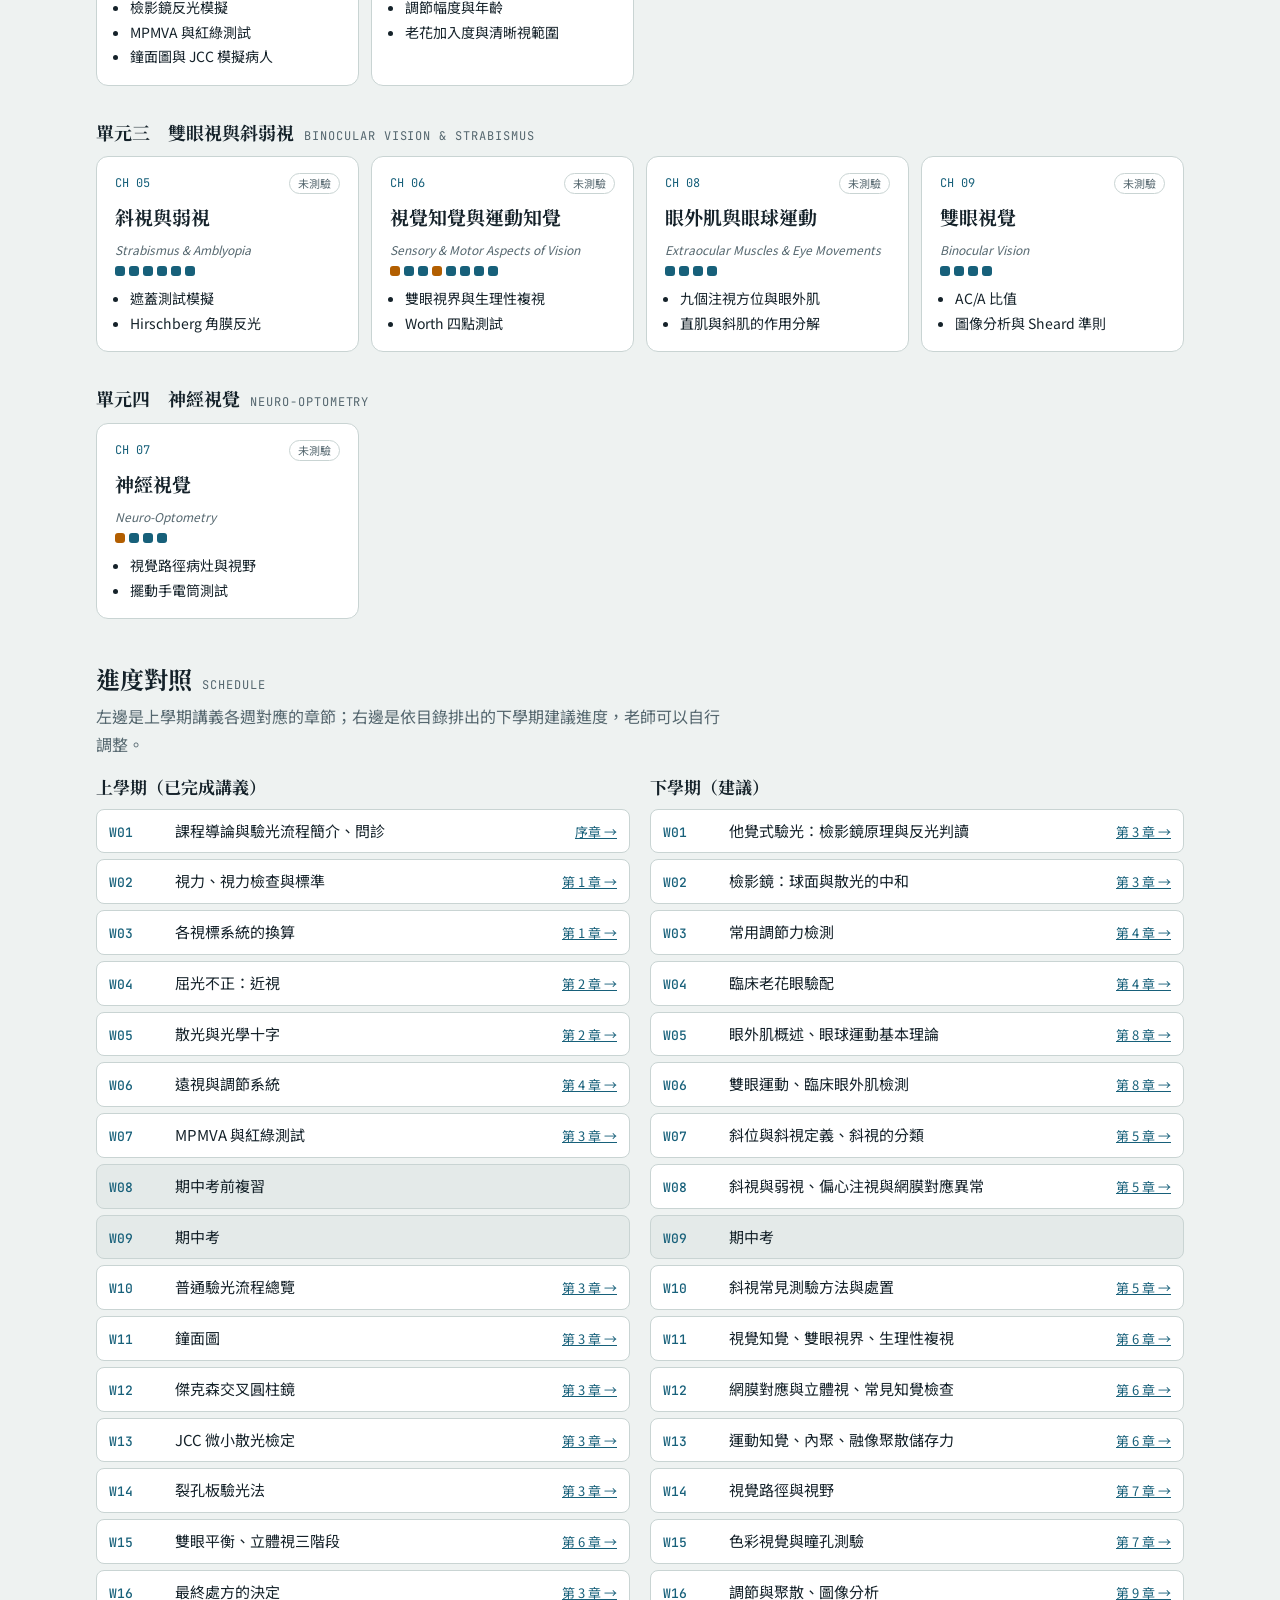
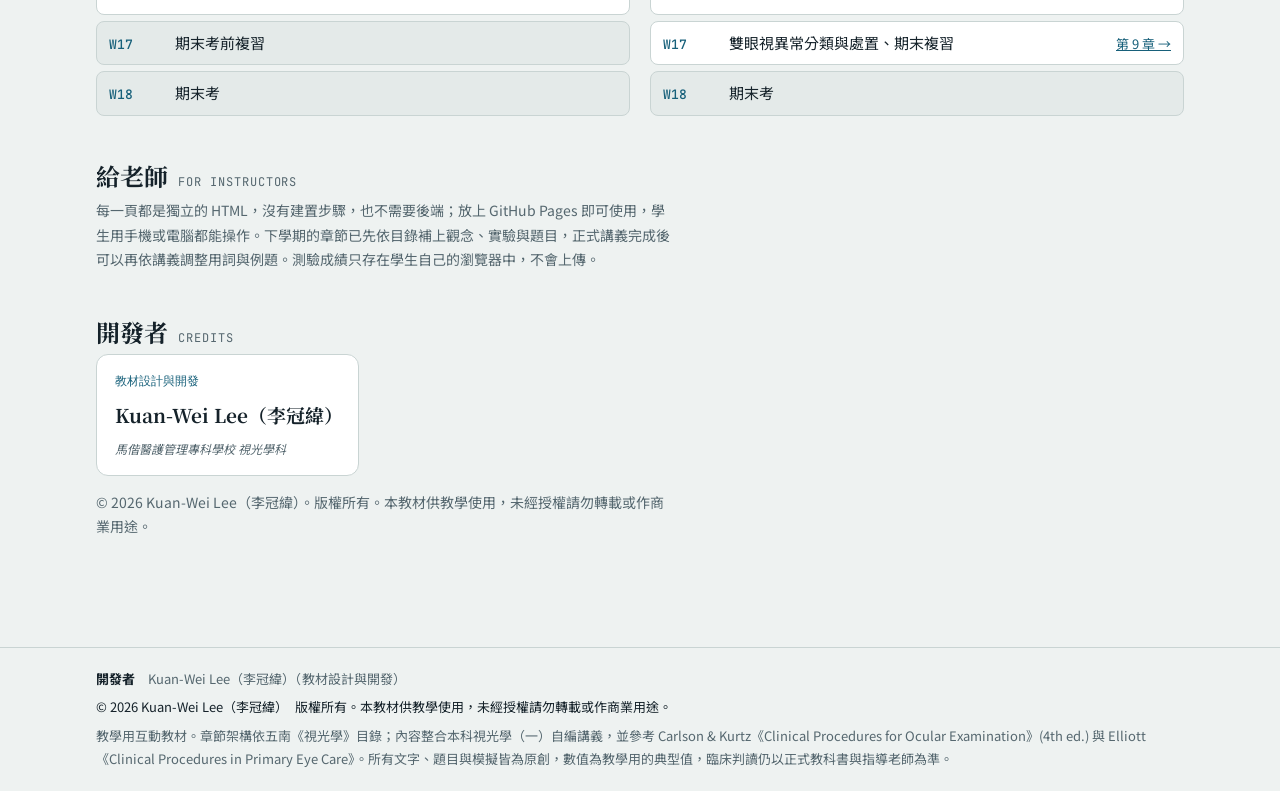
==== commit 6aad3917: "Add files via upload" ====
--- a/index.html
+++ b/index.html
@@ -77,6 +77,15 @@
       <div><b>動手驗證</b><p>拖曳、滑桿、切換，把模擬病人「驗」出來。</p></div>
       <div><b>檢核與練習</b><p>做觀念題，再做隨機數字的練習題，詳解可以一步一步展開。</p></div>
     </div>
+  </section>
+
+  <section class="block">
+    <h2>模擬器 <span class="tag">SIMULATOR</span></h2>
+    <a class="sim-link" href="phoropter.html">
+      <span class="sim-ic" aria-hidden="true"><svg width="40" height="40" viewBox="0 0 40 40"><circle cx="11" cy="20" r="8" fill="none" stroke="currentColor" stroke-width="2.2"/><circle cx="29" cy="20" r="8" fill="none" stroke="currentColor" stroke-width="2.2"/><circle cx="11" cy="20" r="3" fill="currentColor"/><circle cx="29" cy="20" r="3" fill="currentColor"/><path d="M19 20h2" stroke="currentColor" stroke-width="2.2"/></svg></span>
+      <span class="sim-txt"><small>PHOROPTER SIMULATOR</small><b>綜合驗光儀模擬</b><span>一台可以完整操作的綜合驗光儀：轉旋鈕、換輔助鏡、擺入 JCC 與旋轉稜鏡，問病人、聽回答、自己判斷終點。引導練習會帶你從儀器設定一路做到雙眼平衡與近用加入度；自由操作開放所有功能；考核則只能靠讀窗與病人回答。</span></span>
+      <span class="sim-go" aria-hidden="true">開始操作 →</span>
+    </a>
   </section>
 
   <section class="block">
--- a/assets/style.css
+++ b/assets/style.css
@@ -299,3 +299,14 @@
 .dialog .bubble small { display: block; }
 .lab-panel .dialog { max-height: 260px; overflow-y: auto; }
 .select, input.num { font: inherit; font-size: 14px; padding: 6px 10px; border-radius: 8px; border: 1px solid var(--line); background: var(--surface); color: var(--ink); width: 100%; }
+
+/* ---------- 模擬器入口卡（首頁、第 3 章） ---------- */
+.sim-link { display: grid; grid-template-columns: auto minmax(0, 1fr) auto; gap: 18px; align-items: center; margin-top: 18px; padding: 18px 22px; border-radius: 14px; border: 1px solid var(--accent); background: linear-gradient(120deg, var(--accent-soft), var(--surface) 70%); color: var(--ink); text-decoration: none; transition: transform .15s, box-shadow .15s; }
+.sim-link:hover { transform: translateY(-1px); box-shadow: 0 10px 24px -16px var(--accent); }
+.sim-ic { width: 60px; height: 60px; border-radius: 14px; display: grid; place-items: center; background: var(--surface); color: var(--accent); border: 1px solid var(--line); }
+.sim-txt { display: grid; gap: 4px; }
+.sim-txt small { font-family: var(--font-mono); font-size: 11px; letter-spacing: 0.1em; color: var(--accent); }
+.sim-txt b { font-family: var(--font-display); font-size: 20px; line-height: 1.35; }
+.sim-txt span { font-size: 14px; color: var(--muted); }
+.sim-go { font-weight: 700; color: var(--accent); white-space: nowrap; padding: 8px 14px; border: 1px solid var(--accent); border-radius: 10px; }
+@media (max-width: 640px) { .sim-link { grid-template-columns: auto minmax(0, 1fr); } .sim-go { grid-column: 1 / -1; justify-self: start; } .sim-ic { width: 48px; height: 48px; } }
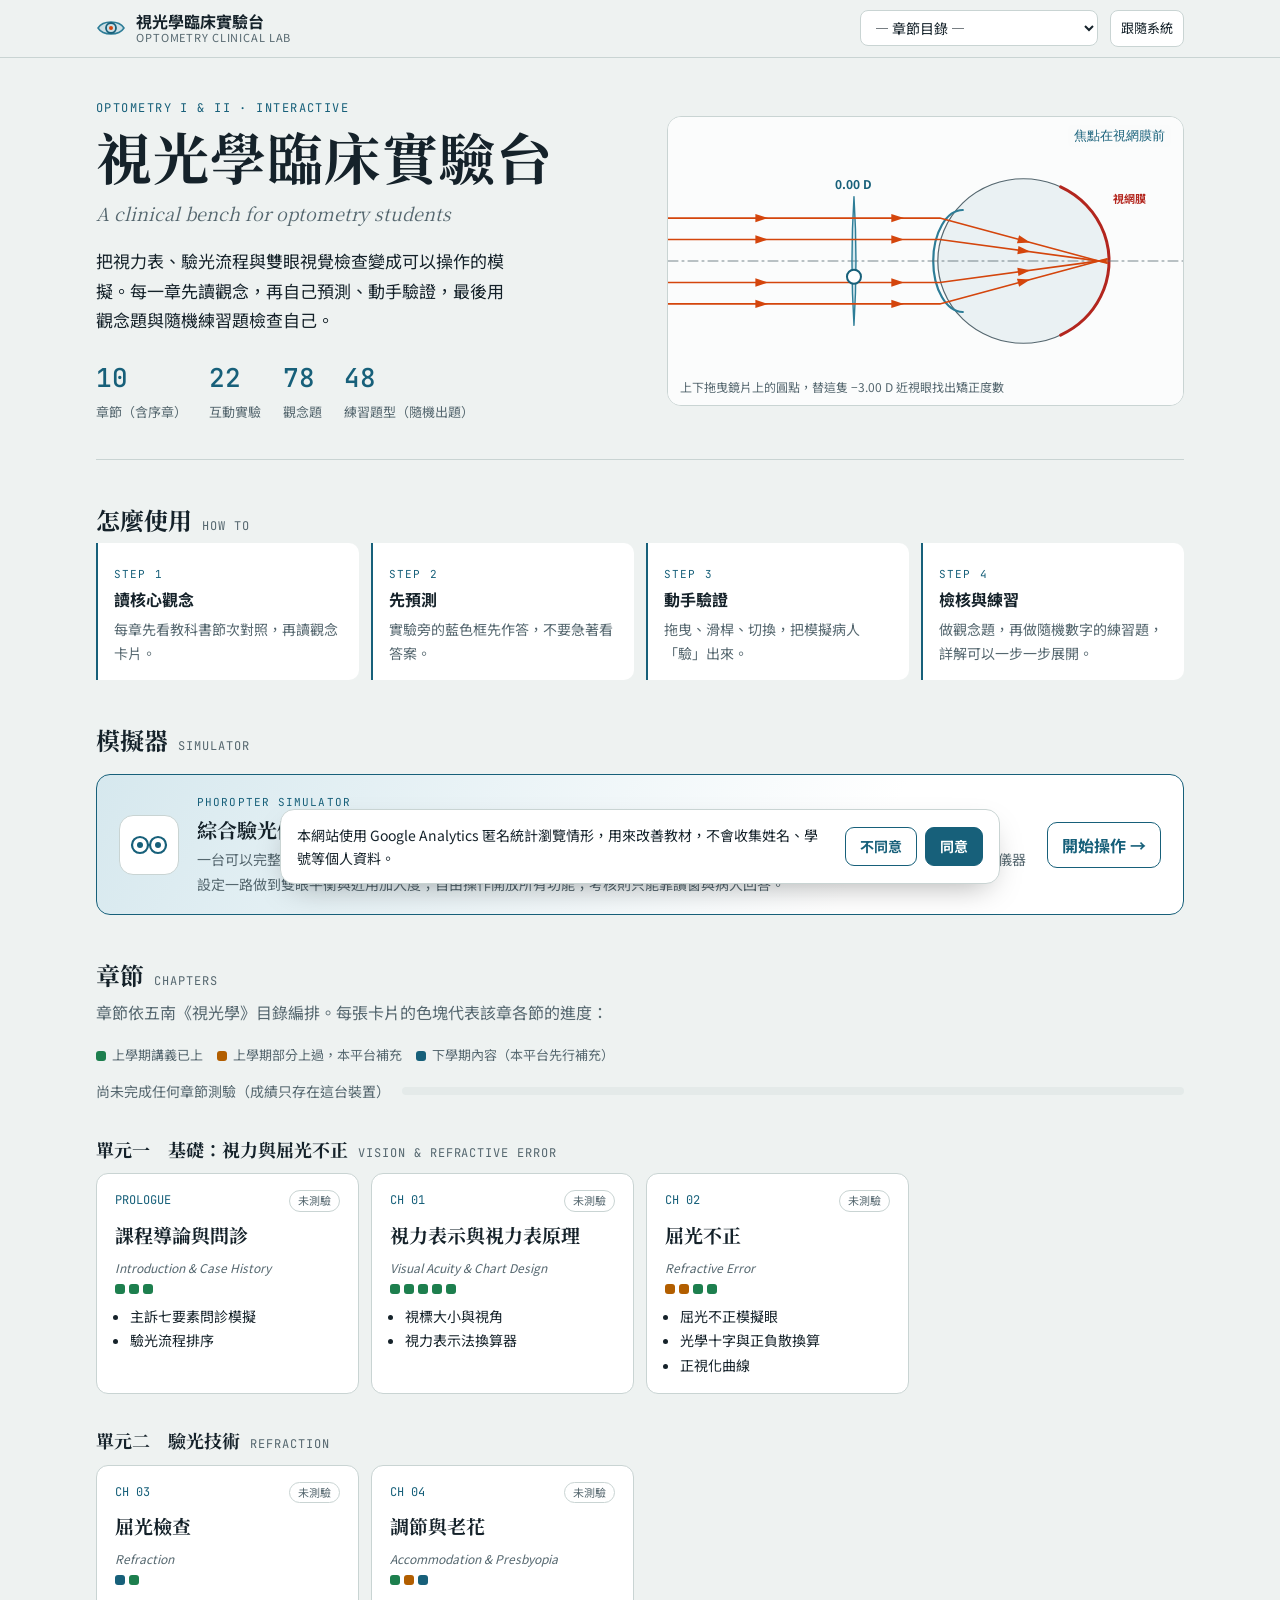
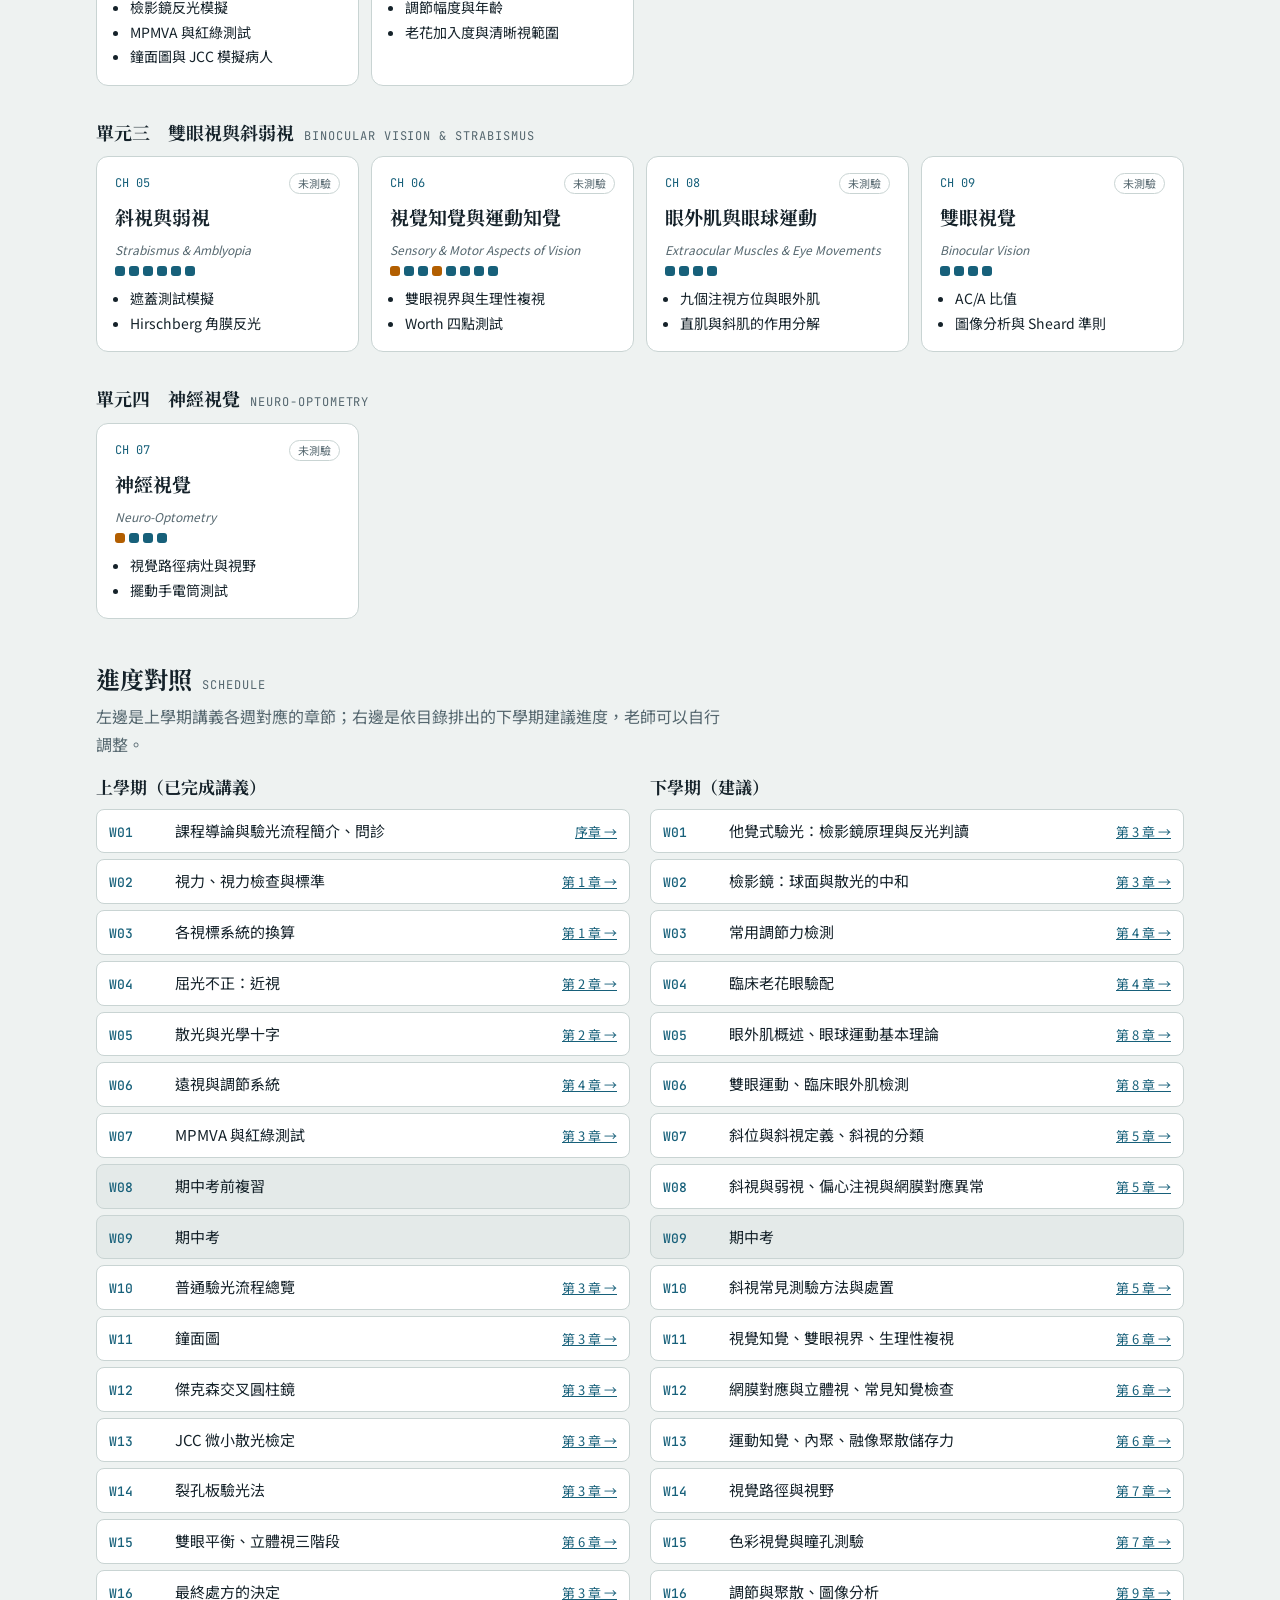
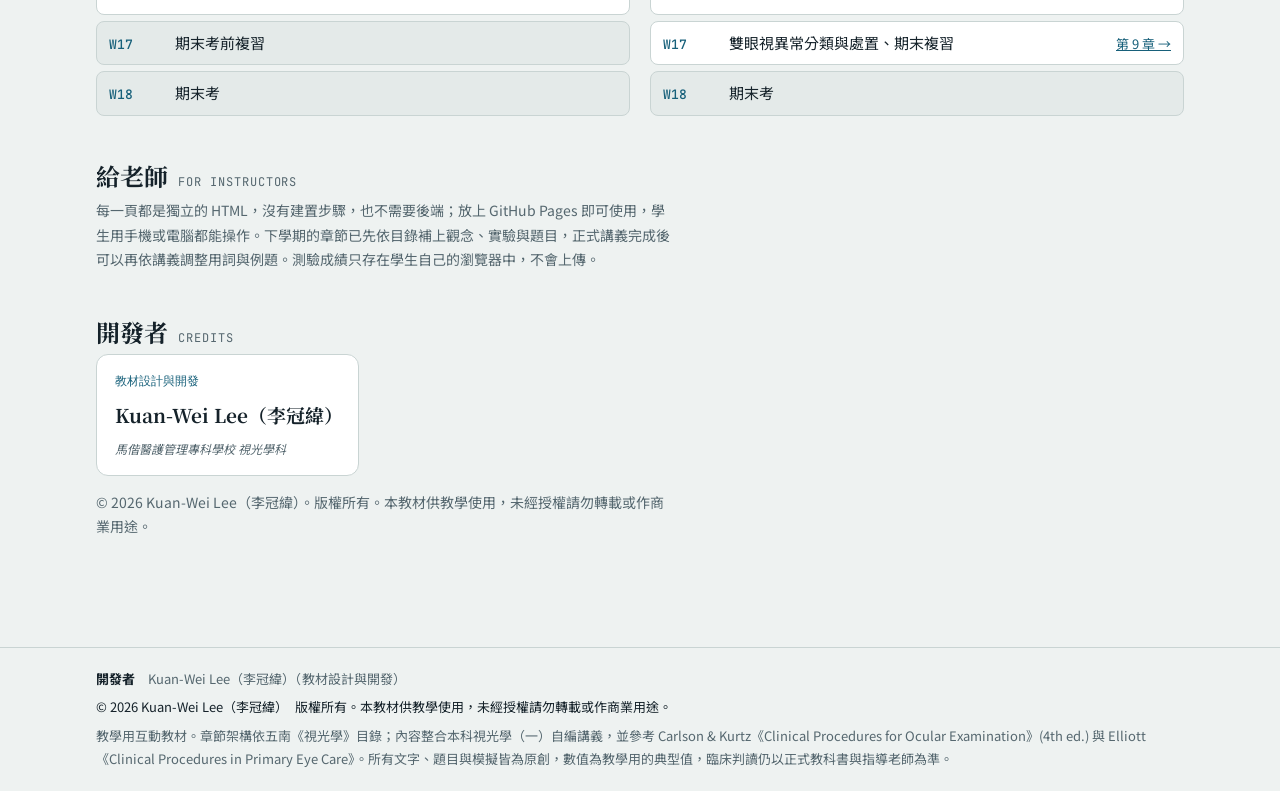
==== commit b3ab92cd: "Add files via upload" ====
--- a/index.html
+++ b/index.html
@@ -3,6 +3,7 @@
 <head>
 <meta charset="utf-8">
 <meta name="viewport" content="width=device-width, initial-scale=1, viewport-fit=cover">
+<script src="assets/analytics.js"></script>
 <title>視光學臨床實驗台</title>
 <meta name="description" content="視光學（一）（二）互動教材：依五南《視光學》目錄 9 章加序章，上學期講義內容與下學期先行補充，含互動實驗、觀念題與隨機練習題。">
 <link rel="preconnect" href="https://fonts.googleapis.com">
